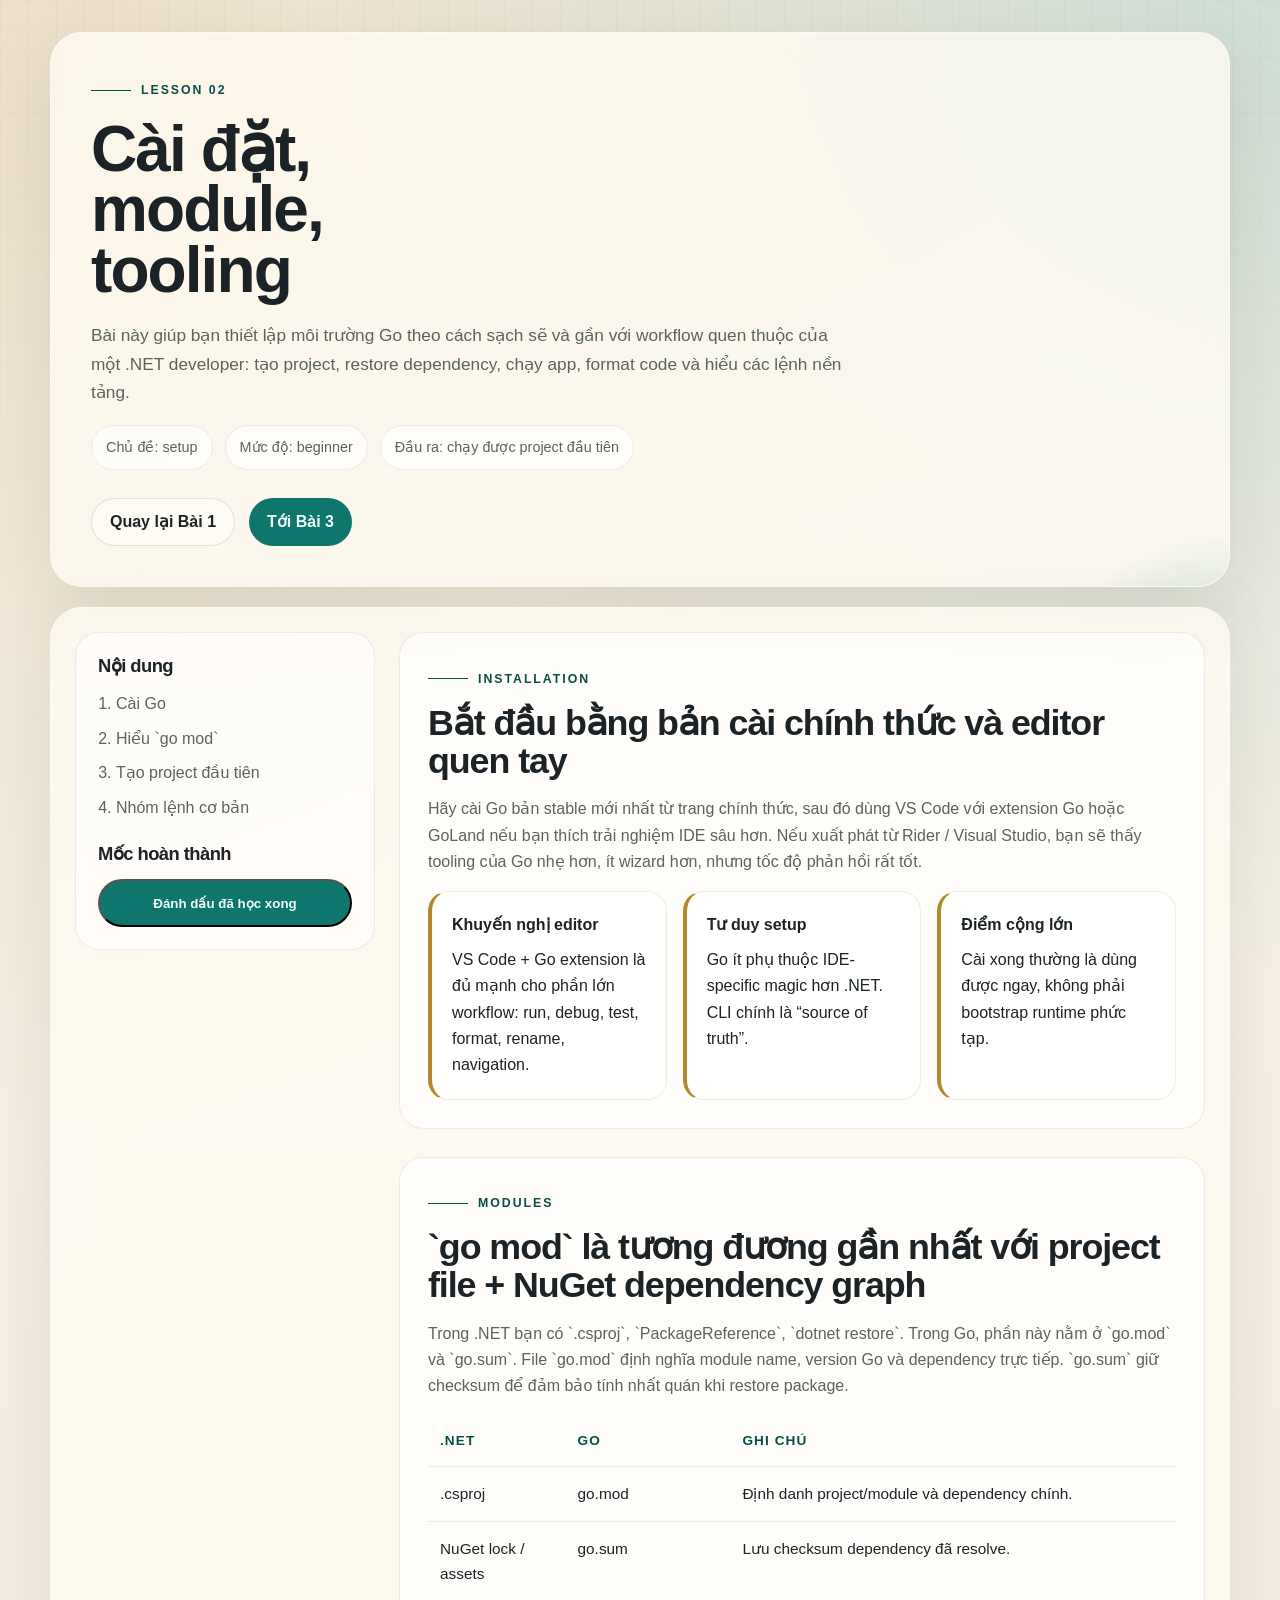
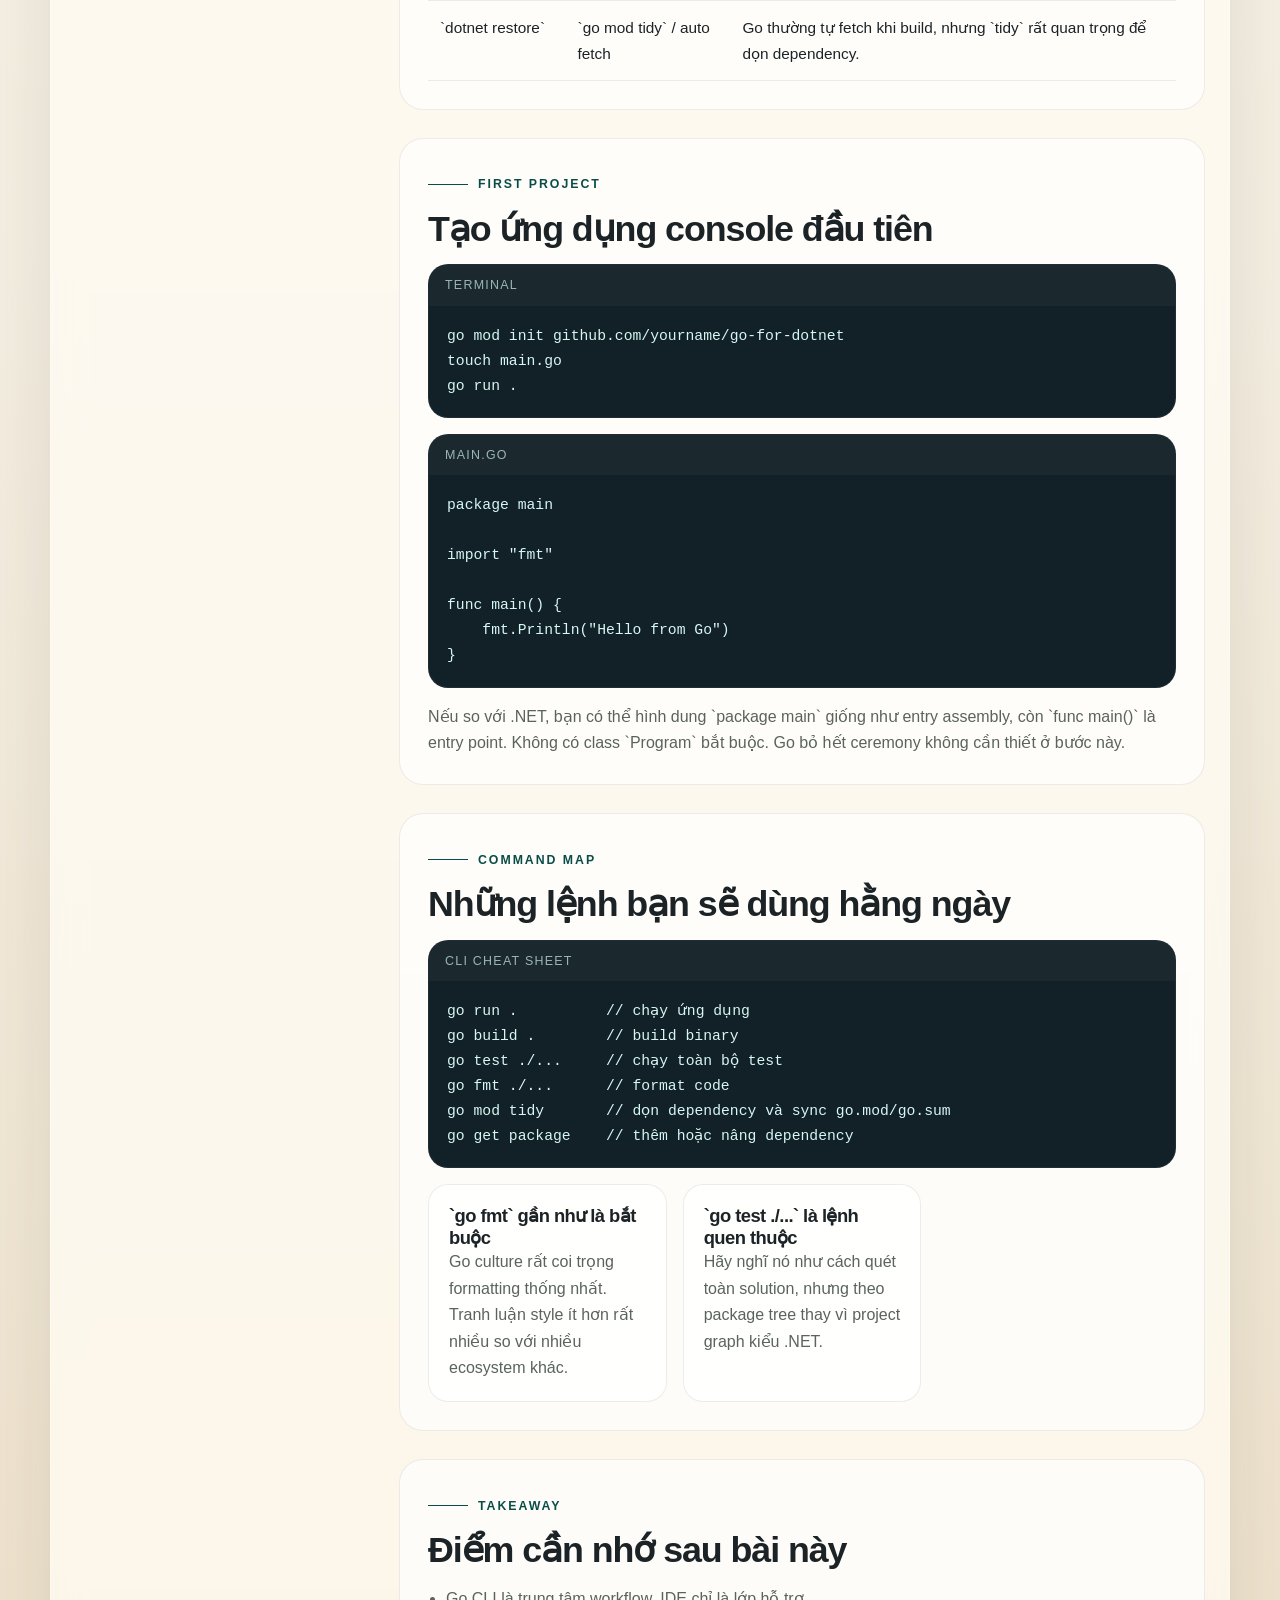
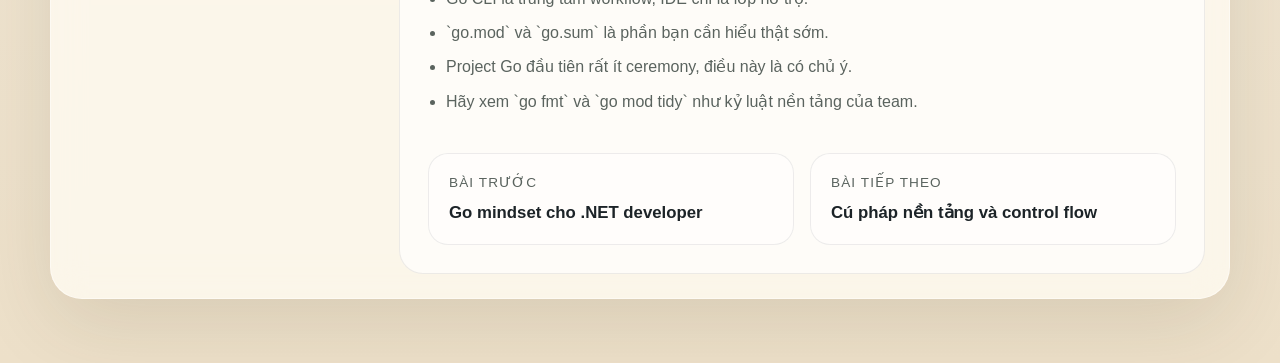
==== lesson-02-setup-tooling.html @ a8e40d92 "Add pages" ====
<!DOCTYPE html>
<html lang="vi">
<head>
  <meta charset="UTF-8">
  <meta name="viewport" content="width=device-width, initial-scale=1.0">
  <title>Bài 2 - Cài đặt, module, tooling</title>
  <link rel="stylesheet" href="styles.css">
  <script defer src="app.js"></script>
</head>
<body data-page="lesson-02-setup-tooling.html">
  <div class="site-shell">
    <header class="article-hero">
      <div class="eyebrow">Lesson 02</div>
      <h1>Cài đặt, module, tooling</h1>
      <p class="hero-copy">
        Bài này giúp bạn thiết lập môi trường Go theo cách sạch sẽ và gần với workflow quen thuộc của một .NET developer:
        tạo project, restore dependency, chạy app, format code và hiểu các lệnh nền tảng.
      </p>
      <div class="article-meta">
        <div class="meta-chip">Chủ đề: setup</div>
        <div class="meta-chip">Mức độ: beginner</div>
        <div class="meta-chip">Đầu ra: chạy được project đầu tiên</div>
      </div>
      <div class="article-actions">
        <a class="button button-secondary" href="lesson-01-foundations.html">Quay lại Bài 1</a>
        <a class="button button-primary" href="lesson-03-syntax-control-flow.html">Tới Bài 3</a>
      </div>
    </header>

    <main class="article-layout">
      <aside class="sidebar">
        <div class="sidebar-group">
          <h3>Nội dung</h3>
          <ol class="toc-list">
            <li>Cài Go</li>
            <li>Hiểu `go mod`</li>
            <li>Tạo project đầu tiên</li>
            <li>Nhóm lệnh cơ bản</li>
          </ol>
        </div>
        <div class="sidebar-group">
          <h3>Mốc hoàn thành</h3>
          <button class="button button-primary mark-complete" type="button" data-complete-lesson>
            Đánh dấu đã học xong
          </button>
        </div>
      </aside>

      <article class="article">
        <section class="article-section">
          <div class="eyebrow">Installation</div>
          <h2>Bắt đầu bằng bản cài chính thức và editor quen tay</h2>
          <p>
            Hãy cài Go bản stable mới nhất từ trang chính thức, sau đó dùng VS Code với extension Go hoặc GoLand nếu bạn
            thích trải nghiệm IDE sâu hơn. Nếu xuất phát từ Rider / Visual Studio, bạn sẽ thấy tooling của Go nhẹ hơn,
            ít wizard hơn, nhưng tốc độ phản hồi rất tốt.
          </p>
          <div class="callout-grid">
            <div class="callout">
              <strong>Khuyến nghị editor</strong>
              VS Code + Go extension là đủ mạnh cho phần lớn workflow: run, debug, test, format, rename, navigation.
            </div>
            <div class="callout">
              <strong>Tư duy setup</strong>
              Go ít phụ thuộc IDE-specific magic hơn .NET. CLI chính là “source of truth”.
            </div>
            <div class="callout">
              <strong>Điểm cộng lớn</strong>
              Cài xong thường là dùng được ngay, không phải bootstrap runtime phức tạp.
            </div>
          </div>
        </section>

        <section class="article-section">
          <div class="eyebrow">Modules</div>
          <h2>`go mod` là tương đương gần nhất với project file + NuGet dependency graph</h2>
          <p>
            Trong .NET bạn có `.csproj`, `PackageReference`, `dotnet restore`. Trong Go, phần này nằm ở `go.mod`
            và `go.sum`. File `go.mod` định nghĩa module name, version Go và dependency trực tiếp. `go.sum`
            giữ checksum để đảm bảo tính nhất quán khi restore package.
          </p>
          <table class="compare-table">
            <thead>
              <tr>
                <th>.NET</th>
                <th>Go</th>
                <th>Ghi chú</th>
              </tr>
            </thead>
            <tbody>
              <tr>
                <td>.csproj</td>
                <td>go.mod</td>
                <td>Định danh project/module và dependency chính.</td>
              </tr>
              <tr>
                <td>NuGet lock / assets</td>
                <td>go.sum</td>
                <td>Lưu checksum dependency đã resolve.</td>
              </tr>
              <tr>
                <td>`dotnet restore`</td>
                <td>`go mod tidy` / auto fetch</td>
                <td>Go thường tự fetch khi build, nhưng `tidy` rất quan trọng để dọn dependency.</td>
              </tr>
            </tbody>
          </table>
        </section>

        <section class="article-section">
          <div class="eyebrow">First Project</div>
          <h2>Tạo ứng dụng console đầu tiên</h2>
          <div class="code-block" data-label="Terminal">
            <pre><code>go mod init github.com/yourname/go-for-dotnet
touch main.go
go run .
</code></pre>
          </div>
          <div class="code-block" data-label="main.go">
            <pre><code>package main

import "fmt"

func main() {
    fmt.Println("Hello from Go")
}
</code></pre>
          </div>
          <p>
            Nếu so với .NET, bạn có thể hình dung `package main` giống như entry assembly, còn `func main()`
            là entry point. Không có class `Program` bắt buộc. Go bỏ hết ceremony không cần thiết ở bước này.
          </p>
        </section>

        <section class="article-section">
          <div class="eyebrow">Command Map</div>
          <h2>Những lệnh bạn sẽ dùng hằng ngày</h2>
          <div class="code-block" data-label="CLI Cheat Sheet">
            <pre><code>go run .          // chạy ứng dụng
go build .        // build binary
go test ./...     // chạy toàn bộ test
go fmt ./...      // format code
go mod tidy       // dọn dependency và sync go.mod/go.sum
go get package    // thêm hoặc nâng dependency
</code></pre>
          </div>
          <div class="cards-2">
            <div class="mini-card">
              <h3>`go fmt` gần như là bắt buộc</h3>
              <p>Go culture rất coi trọng formatting thống nhất. Tranh luận style ít hơn rất nhiều so với nhiều ecosystem khác.</p>
            </div>
            <div class="mini-card">
              <h3>`go test ./...` là lệnh quen thuộc</h3>
              <p>Hãy nghĩ nó như cách quét toàn solution, nhưng theo package tree thay vì project graph kiểu .NET.</p>
            </div>
          </div>
        </section>

        <section class="article-section">
          <div class="eyebrow">Takeaway</div>
          <h2>Điểm cần nhớ sau bài này</h2>
          <ul class="bullet-list">
            <li>Go CLI là trung tâm workflow, IDE chỉ là lớp hỗ trợ.</li>
            <li>`go.mod` và `go.sum` là phần bạn cần hiểu thật sớm.</li>
            <li>Project Go đầu tiên rất ít ceremony, điều này là có chủ ý.</li>
            <li>Hãy xem `go fmt` và `go mod tidy` như kỷ luật nền tảng của team.</li>
          </ul>

          <div class="next-nav">
            <a href="lesson-01-foundations.html">
              <span>Bài trước</span>
              <strong>Go mindset cho .NET developer</strong>
            </a>
            <a href="lesson-03-syntax-control-flow.html">
              <span>Bài tiếp theo</span>
              <strong>Cú pháp nền tảng và control flow</strong>
            </a>
          </div>
        </section>
      </article>
    </main>
  </div>
</body>
</html>
---- styles.css ----
:root {
  --bg: #f5efe3;
  --bg-strong: #e7dcc7;
  --surface: rgba(255, 251, 243, 0.78);
  --surface-strong: #fffaf2;
  --ink: #1c2327;
  --muted: #5a635e;
  --accent: #0f766e;
  --accent-soft: #d7eee8;
  --accent-strong: #0a4d48;
  --line: rgba(28, 35, 39, 0.12);
  --gold: #b6862c;
  --shadow: 0 24px 80px rgba(59, 50, 28, 0.12);
  --radius-xl: 32px;
  --radius-lg: 20px;
  --radius-md: 14px;
  --max-width: 1180px;
  --font-display: "Aptos Display", "Segoe UI Variable Display", "Trebuchet MS", sans-serif;
  --font-body: "Aptos", "Segoe UI Variable Text", "Segoe UI", sans-serif;
  --font-code: "Cascadia Code", "Consolas", monospace;
}

* {
  box-sizing: border-box;
}

html {
  scroll-behavior: smooth;
}

body {
  margin: 0;
  min-height: 100vh;
  font-family: var(--font-body);
  color: var(--ink);
  background:
    radial-gradient(circle at top left, rgba(182, 134, 44, 0.18), transparent 30%),
    radial-gradient(circle at top right, rgba(15, 118, 110, 0.18), transparent 26%),
    linear-gradient(180deg, #f9f4ea 0%, var(--bg) 52%, #ede0c9 100%);
  line-height: 1.65;
}

body::before {
  content: "";
  position: fixed;
  inset: 0;
  pointer-events: none;
  background-image:
    linear-gradient(rgba(28, 35, 39, 0.04) 1px, transparent 1px),
    linear-gradient(90deg, rgba(28, 35, 39, 0.04) 1px, transparent 1px);
  background-size: 28px 28px;
  mask-image: linear-gradient(180deg, rgba(0, 0, 0, 0.55), transparent 85%);
}

a {
  color: inherit;
  text-decoration: none;
}

code,
pre {
  font-family: var(--font-code);
}

.site-shell {
  width: min(calc(100% - 32px), var(--max-width));
  margin: 0 auto;
  padding: 32px 0 64px;
  position: relative;
}

.hero,
.panel,
.article-layout,
.article-hero {
  backdrop-filter: blur(16px);
  background: var(--surface);
  border: 1px solid rgba(255, 255, 255, 0.45);
  box-shadow: var(--shadow);
}

.hero {
  padding: 44px;
  border-radius: var(--radius-xl);
  position: relative;
  overflow: hidden;
}

.hero::after,
.article-hero::after {
  content: "";
  position: absolute;
  inset: auto -10% -40% auto;
  width: 280px;
  height: 280px;
  border-radius: 50%;
  background: radial-gradient(circle, rgba(15, 118, 110, 0.22), transparent 68%);
}

.eyebrow {
  display: inline-flex;
  align-items: center;
  gap: 10px;
  text-transform: uppercase;
  letter-spacing: 0.16em;
  font-size: 0.77rem;
  font-weight: 700;
  color: var(--accent-strong);
}

.eyebrow::before {
  content: "";
  width: 40px;
  height: 1px;
  background: currentColor;
}

h1,
h2,
h3 {
  margin: 0;
  font-family: var(--font-display);
  letter-spacing: -0.03em;
}

h1 {
  font-size: clamp(2.8rem, 5vw, 5rem);
  line-height: 0.95;
  margin-top: 18px;
  max-width: 11ch;
}

h2 {
  font-size: clamp(1.8rem, 2.8vw, 2.8rem);
  line-height: 1.05;
}

h3 {
  font-size: 1.15rem;
  line-height: 1.2;
}

p {
  margin: 0;
  color: var(--muted);
}

.hero-copy {
  margin-top: 20px;
  max-width: 760px;
  font-size: 1.08rem;
}

.hero-actions,
.article-actions {
  display: flex;
  flex-wrap: wrap;
  gap: 14px;
  margin-top: 28px;
}

.button {
  display: inline-flex;
  align-items: center;
  justify-content: center;
  min-height: 48px;
  padding: 0 18px;
  border-radius: 999px;
  font-weight: 700;
  transition: transform 180ms ease, background 180ms ease, border-color 180ms ease;
}

.button:hover {
  transform: translateY(-1px);
}

.button-primary {
  background: var(--accent);
  color: #f2fffd;
}

.button-secondary {
  border: 1px solid var(--line);
  background: rgba(255, 255, 255, 0.48);
}

.hero-grid,
.callout-grid,
.cards-2 {
  display: grid;
  gap: 16px;
  margin-top: 28px;
  grid-template-columns: repeat(3, minmax(0, 1fr));
}

.stat-card,
.callout,
.mini-card {
  padding: 20px;
  border-radius: var(--radius-lg);
  background: rgba(255, 255, 255, 0.62);
  border: 1px solid rgba(28, 35, 39, 0.08);
}

.stat-label {
  display: inline-block;
  font-size: 0.78rem;
  text-transform: uppercase;
  letter-spacing: 0.1em;
  color: var(--gold);
  margin-bottom: 8px;
}

.stat-card strong {
  display: block;
  font-size: 1.15rem;
  margin-bottom: 8px;
}

.content-stack {
  display: grid;
  gap: 20px;
  margin-top: 20px;
}

.panel {
  border-radius: var(--radius-xl);
  padding: 34px;
}

.section-heading {
  display: flex;
  justify-content: space-between;
  gap: 20px;
  align-items: end;
  margin-bottom: 24px;
}

.progress-chip {
  min-width: 112px;
  text-align: right;
}

.progress-chip span {
  display: block;
  font-size: 1.2rem;
  font-weight: 700;
}

.progress-chip small {
  color: var(--muted);
}

.lesson-list {
  display: grid;
  gap: 14px;
}

.lesson-card {
  display: grid;
  grid-template-columns: 72px 1fr auto;
  gap: 18px;
  align-items: start;
  padding: 20px;
  border-radius: var(--radius-lg);
  background: rgba(255, 255, 255, 0.56);
  border: 1px solid rgba(28, 35, 39, 0.1);
  transition: transform 180ms ease, background 180ms ease, border-color 180ms ease;
}

.lesson-card:hover {
  transform: translateY(-2px);
  background: rgba(255, 255, 255, 0.8);
  border-color: rgba(15, 118, 110, 0.28);
}

.lesson-index {
  font-family: var(--font-display);
  font-size: 1.55rem;
  color: var(--accent-strong);
}

.lesson-status {
  align-self: center;
  padding: 8px 12px;
  border-radius: 999px;
  border: 1px solid var(--line);
  font-size: 0.88rem;
  color: var(--muted);
}

.lesson-card.is-complete .lesson-status {
  background: var(--accent-soft);
  border-color: transparent;
  color: var(--accent-strong);
}

.split-panel {
  display: grid;
  gap: 20px;
  grid-template-columns: 1.2fr 1fr;
}

.feature-list,
.bullet-list,
.toc-list {
  margin: 0;
  padding-left: 18px;
  color: var(--muted);
}

.feature-list li,
.bullet-list li,
.toc-list li {
  margin-bottom: 8px;
}

.article-hero {
  position: relative;
  overflow: hidden;
  border-radius: var(--radius-xl);
  padding: 40px;
}

.article-meta {
  display: flex;
  flex-wrap: wrap;
  gap: 12px;
  margin-top: 18px;
}

.meta-chip {
  display: inline-flex;
  align-items: center;
  gap: 8px;
  padding: 10px 14px;
  border-radius: 999px;
  background: rgba(255, 255, 255, 0.65);
  border: 1px solid rgba(28, 35, 39, 0.08);
  color: var(--muted);
  font-size: 0.9rem;
}

.article-layout {
  display: grid;
  grid-template-columns: 300px minmax(0, 1fr);
  gap: 24px;
  margin-top: 20px;
  padding: 24px;
  border-radius: var(--radius-xl);
}

.sidebar {
  position: sticky;
  top: 22px;
  align-self: start;
  padding: 22px;
  border-radius: 24px;
  background: rgba(255, 255, 255, 0.6);
  border: 1px solid rgba(28, 35, 39, 0.08);
}

.sidebar h3 {
  margin-bottom: 14px;
}

.sidebar-group + .sidebar-group {
  margin-top: 22px;
}

.article {
  display: grid;
  gap: 28px;
}

.article-section {
  padding: 28px;
  border-radius: 24px;
  background: rgba(255, 255, 255, 0.63);
  border: 1px solid rgba(28, 35, 39, 0.08);
}

.article-section > * + * {
  margin-top: 16px;
}

.compare-table {
  width: 100%;
  border-collapse: collapse;
  font-size: 0.96rem;
  overflow: hidden;
}

.compare-table th,
.compare-table td {
  padding: 14px 12px;
  text-align: left;
  vertical-align: top;
  border-bottom: 1px solid rgba(28, 35, 39, 0.08);
}

.compare-table th {
  color: var(--accent-strong);
  font-size: 0.85rem;
  text-transform: uppercase;
  letter-spacing: 0.08em;
}

.code-block {
  position: relative;
  overflow: hidden;
  border-radius: 20px;
  background: #122027;
  color: #d6f7f2;
  border: 1px solid rgba(255, 255, 255, 0.06);
}

.code-block::before {
  content: attr(data-label);
  display: block;
  padding: 10px 16px;
  background: rgba(255, 255, 255, 0.04);
  color: rgba(214, 247, 242, 0.68);
  font-size: 0.78rem;
  text-transform: uppercase;
  letter-spacing: 0.1em;
}

.code-block pre {
  margin: 0;
  padding: 18px;
  overflow-x: auto;
  font-size: 0.92rem;
  line-height: 1.7;
}

.callout {
  border-left: 4px solid var(--gold);
}

.callout strong {
  display: block;
  margin-bottom: 8px;
  color: var(--ink);
}

.next-nav {
  display: flex;
  justify-content: space-between;
  gap: 16px;
  align-items: center;
  padding: 22px 0 0;
}

.next-nav a {
  flex: 1;
  padding: 18px 20px;
  border-radius: 20px;
  border: 1px solid rgba(28, 35, 39, 0.08);
  background: rgba(255, 255, 255, 0.56);
}

.next-nav a span {
  display: block;
  color: var(--muted);
  font-size: 0.85rem;
  text-transform: uppercase;
  letter-spacing: 0.08em;
}

.next-nav a strong {
  display: block;
  margin-top: 4px;
  color: var(--ink);
  font-size: 1.05rem;
}

.mark-complete {
  width: 100%;
}

.quote {
  padding: 18px 20px;
  border-radius: 18px;
  background: linear-gradient(135deg, rgba(15, 118, 110, 0.12), rgba(182, 134, 44, 0.08));
  color: var(--ink);
}

.quote strong {
  display: block;
  margin-bottom: 8px;
}

@media (max-width: 980px) {
  .hero-grid,
  .callout-grid,
  .cards-2,
  .split-panel,
  .article-layout {
    grid-template-columns: 1fr;
  }

  .lesson-card {
    grid-template-columns: 56px 1fr;
  }

  .lesson-status {
    justify-self: start;
  }

  .section-heading,
  .next-nav {
    flex-direction: column;
    align-items: stretch;
  }

  .sidebar {
    position: static;
  }
}

@media (max-width: 640px) {
  .site-shell {
    width: min(calc(100% - 18px), var(--max-width));
    padding-top: 14px;
  }

  .hero,
  .panel,
  .article-hero,
  .article-layout {
    padding: 22px;
    border-radius: 24px;
  }

  .article-section,
  .sidebar,
  .lesson-card {
    padding: 18px;
  }

  h1 {
    max-width: none;
    font-size: clamp(2.2rem, 12vw, 3rem);
  }
}
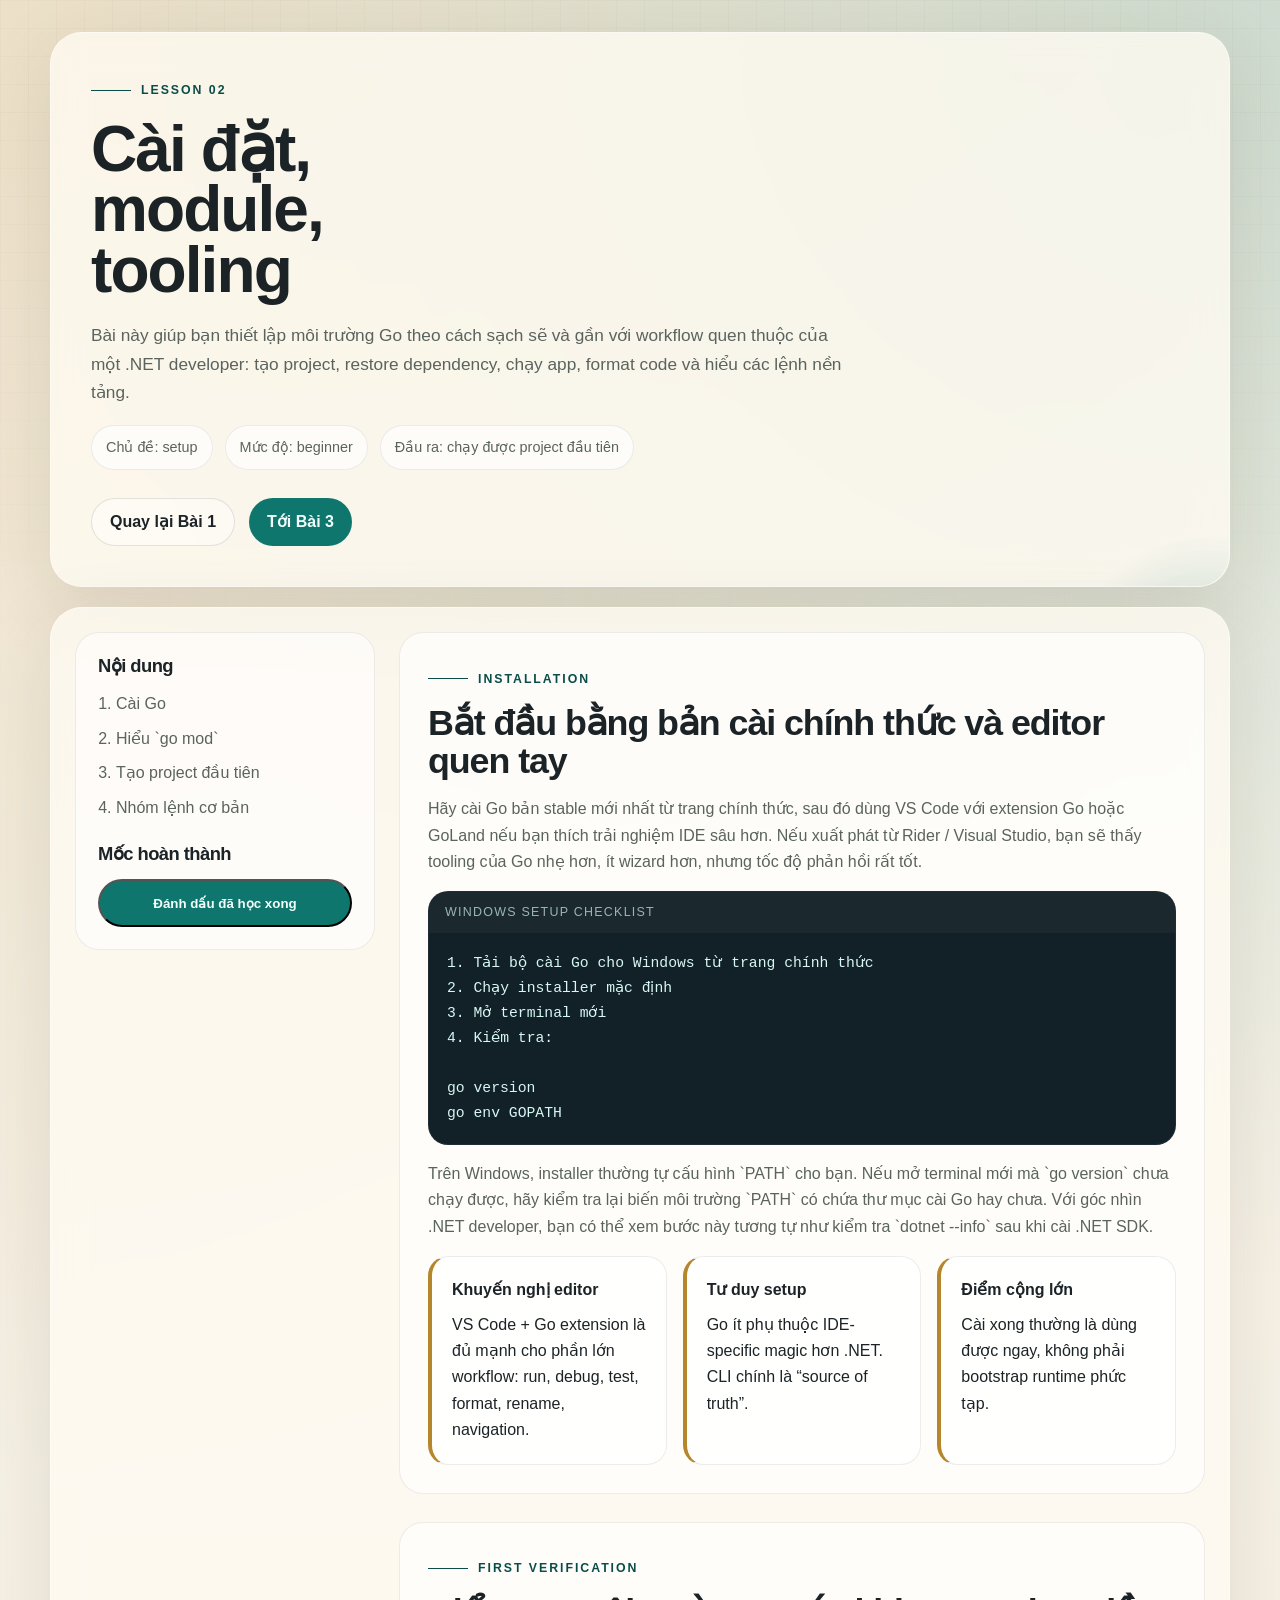
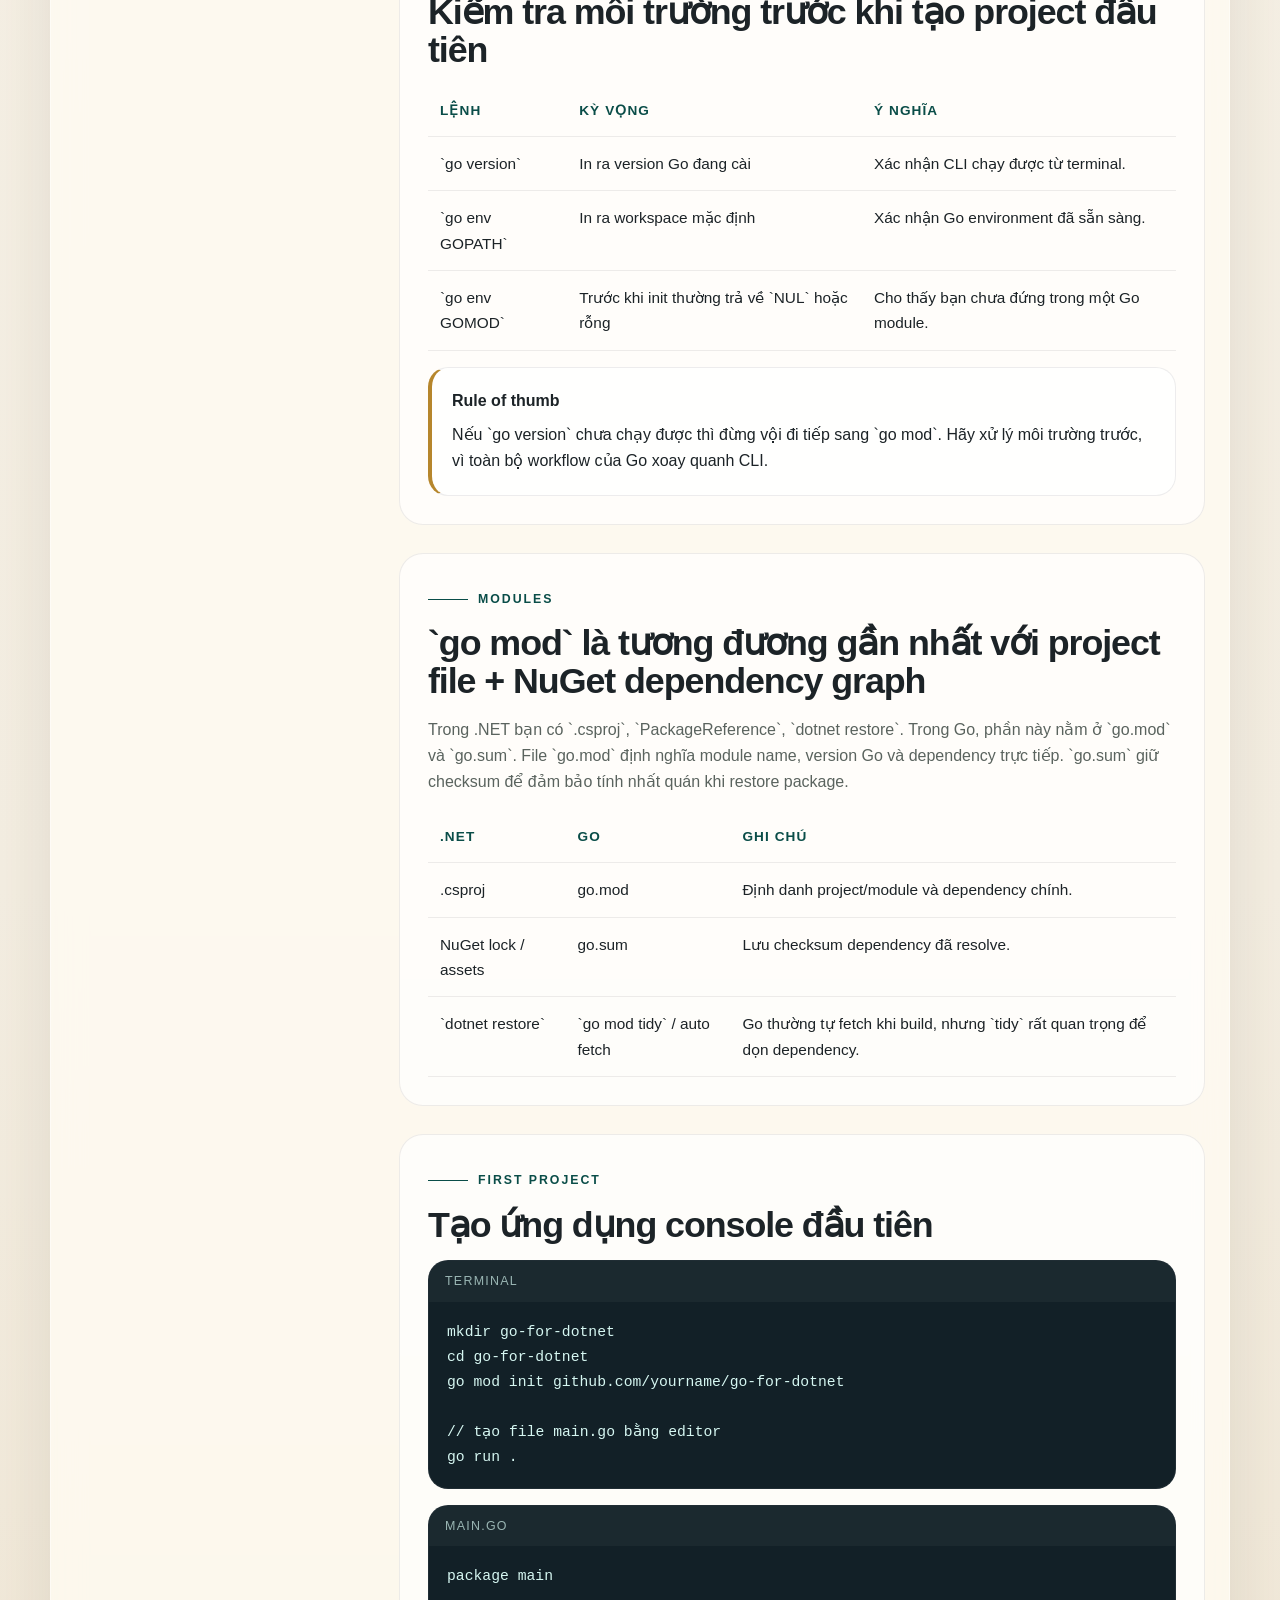
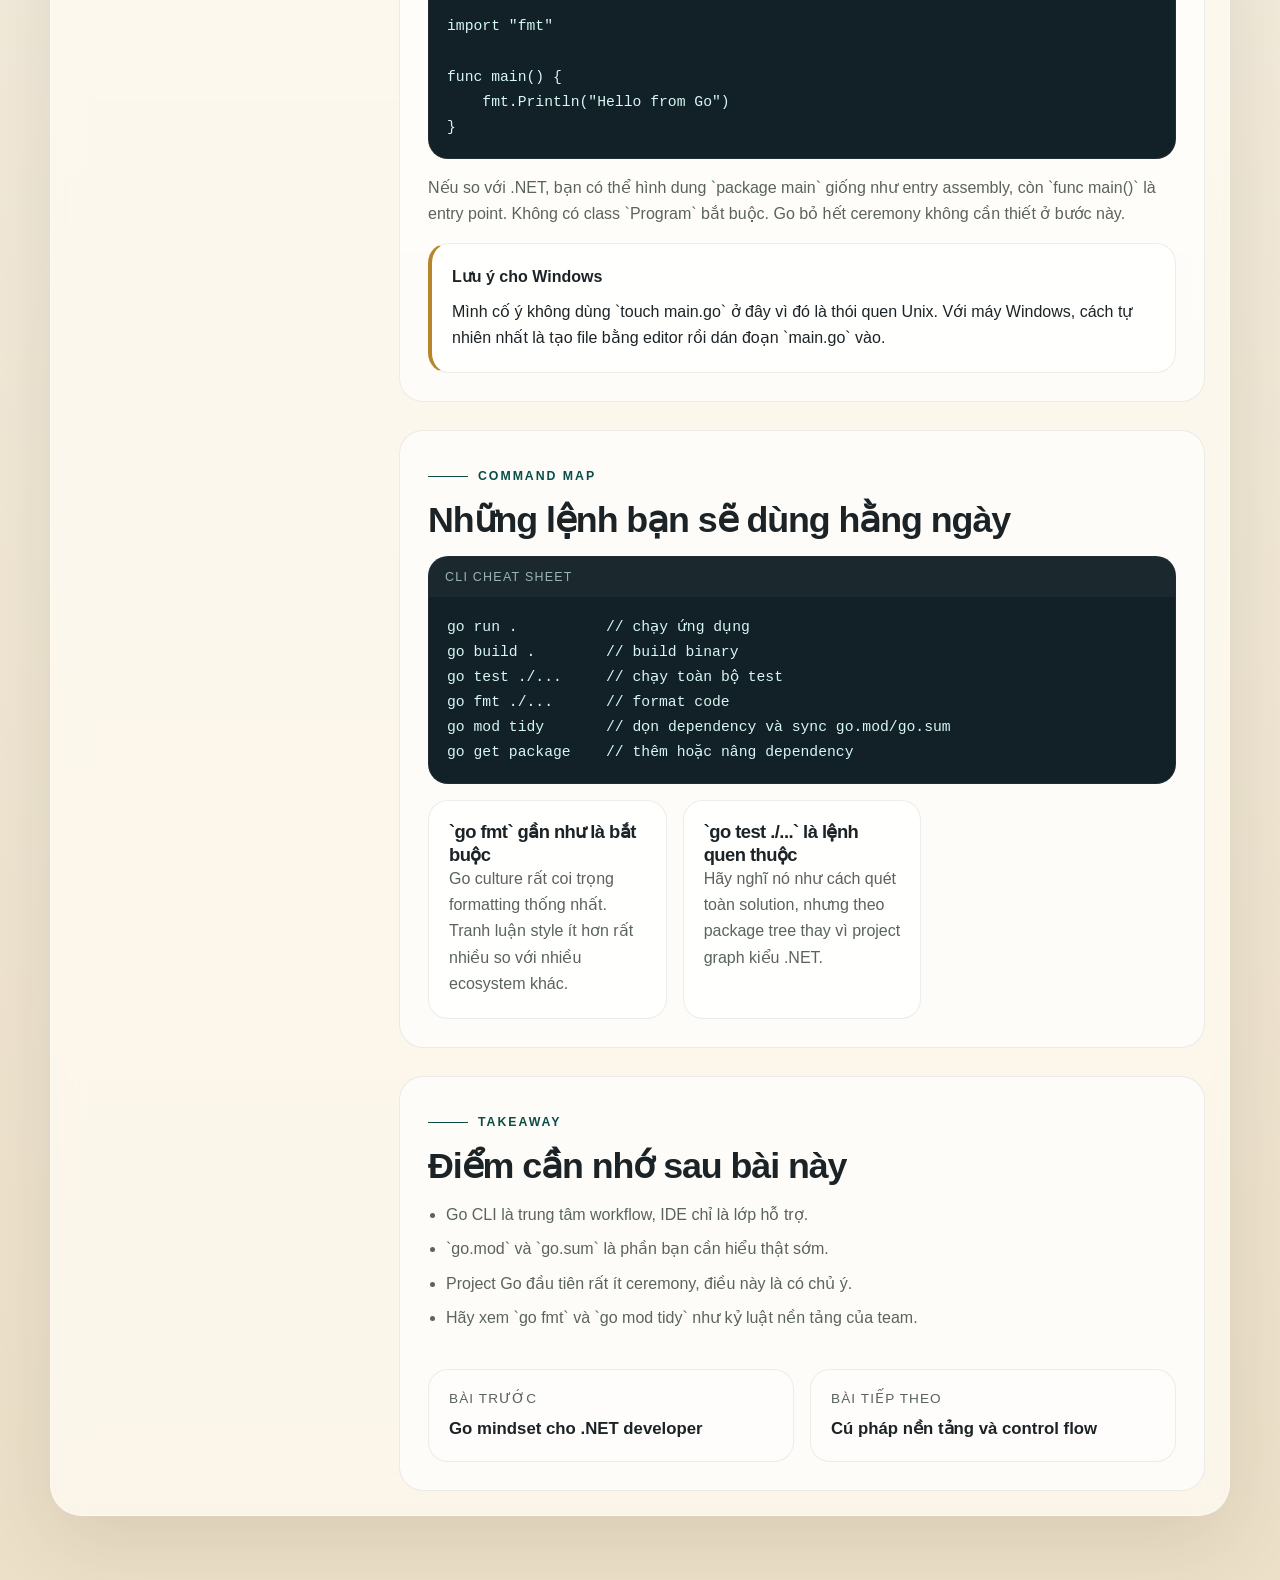
==== commit 373beba9: "Update lesson-02-setup-tooling.html" ====
--- a/lesson-02-setup-tooling.html
+++ b/lesson-02-setup-tooling.html
@@ -55,6 +55,21 @@
             thích trải nghiệm IDE sâu hơn. Nếu xuất phát từ Rider / Visual Studio, bạn sẽ thấy tooling của Go nhẹ hơn,
             ít wizard hơn, nhưng tốc độ phản hồi rất tốt.
           </p>
+          <div class="code-block" data-label="Windows Setup Checklist">
+            <pre><code>1. Tải bộ cài Go cho Windows từ trang chính thức
+2. Chạy installer mặc định
+3. Mở terminal mới
+4. Kiểm tra:
+
+go version
+go env GOPATH
+</code></pre>
+          </div>
+          <p>
+            Trên Windows, installer thường tự cấu hình `PATH` cho bạn. Nếu mở terminal mới mà `go version` chưa chạy được,
+            hãy kiểm tra lại biến môi trường `PATH` có chứa thư mục cài Go hay chưa. Với góc nhìn .NET developer,
+            bạn có thể xem bước này tương tự như kiểm tra `dotnet --info` sau khi cài .NET SDK.
+          </p>
           <div class="callout-grid">
             <div class="callout">
               <strong>Khuyến nghị editor</strong>
@@ -72,6 +87,41 @@
         </section>
 
         <section class="article-section">
+          <div class="eyebrow">First Verification</div>
+          <h2>Kiểm tra môi trường trước khi tạo project đầu tiên</h2>
+          <table class="compare-table">
+            <thead>
+              <tr>
+                <th>Lệnh</th>
+                <th>Kỳ vọng</th>
+                <th>Ý nghĩa</th>
+              </tr>
+            </thead>
+            <tbody>
+              <tr>
+                <td>`go version`</td>
+                <td>In ra version Go đang cài</td>
+                <td>Xác nhận CLI chạy được từ terminal.</td>
+              </tr>
+              <tr>
+                <td>`go env GOPATH`</td>
+                <td>In ra workspace mặc định</td>
+                <td>Xác nhận Go environment đã sẵn sàng.</td>
+              </tr>
+              <tr>
+                <td>`go env GOMOD`</td>
+                <td>Trước khi init thường trả về `NUL` hoặc rỗng</td>
+                <td>Cho thấy bạn chưa đứng trong một Go module.</td>
+              </tr>
+            </tbody>
+          </table>
+          <div class="callout">
+            <strong>Rule of thumb</strong>
+            Nếu `go version` chưa chạy được thì đừng vội đi tiếp sang `go mod`. Hãy xử lý môi trường trước, vì toàn bộ workflow của Go xoay quanh CLI.
+          </div>
+        </section>
+
+        <section class="article-section">
           <div class="eyebrow">Modules</div>
           <h2>`go mod` là tương đương gần nhất với project file + NuGet dependency graph</h2>
           <p>
@@ -111,8 +161,11 @@
           <div class="eyebrow">First Project</div>
           <h2>Tạo ứng dụng console đầu tiên</h2>
           <div class="code-block" data-label="Terminal">
-            <pre><code>go mod init github.com/yourname/go-for-dotnet
-touch main.go
+            <pre><code>mkdir go-for-dotnet
+cd go-for-dotnet
+go mod init github.com/yourname/go-for-dotnet
+
+// tạo file main.go bằng editor
 go run .
 </code></pre>
           </div>
@@ -130,6 +183,10 @@
             Nếu so với .NET, bạn có thể hình dung `package main` giống như entry assembly, còn `func main()`
             là entry point. Không có class `Program` bắt buộc. Go bỏ hết ceremony không cần thiết ở bước này.
           </p>
+          <div class="callout">
+            <strong>Lưu ý cho Windows</strong>
+            Mình cố ý không dùng `touch main.go` ở đây vì đó là thói quen Unix. Với máy Windows, cách tự nhiên nhất là tạo file bằng editor rồi dán đoạn `main.go` vào.
+          </div>
         </section>
 
         <section class="article-section">
